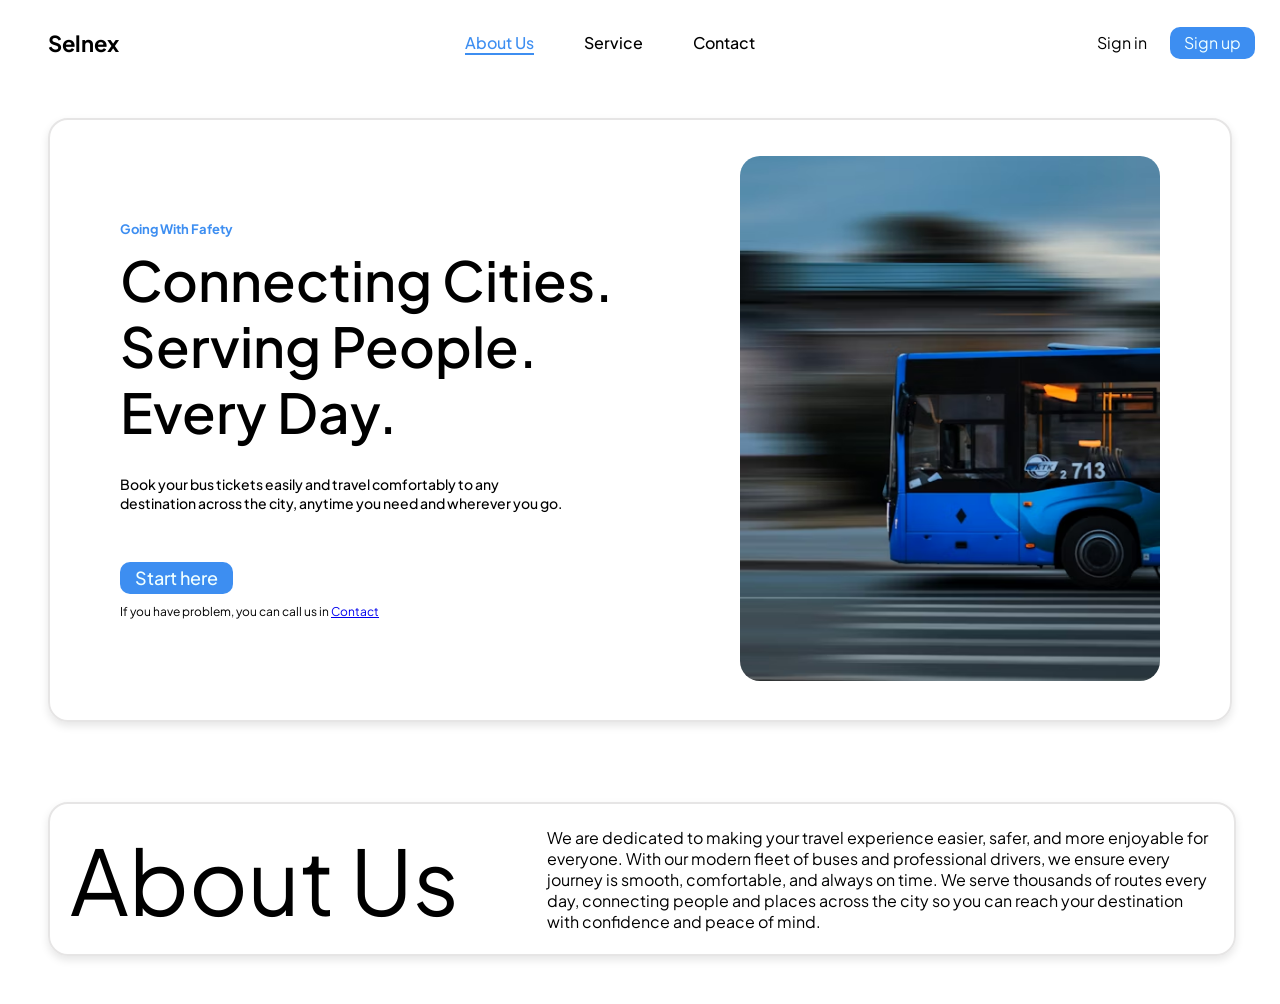
==== index.html @ 4befef72 "Second Commit" ====
<!DOCTYPE html>
<html lang="en">
<head>
    <meta charset="UTF-8">
    <meta name="viewport" content="width=device-width, initial-scale=1.0">
    <title>Tugas 2 PemWeb</title>
    <link rel="stylesheet" href="styles.css">
</head>
<body>
    <nav>
        <div class="logo">
            Selnex
        </div>
        
        <div class="nav">
            <a href="#">About Us</a>
            <a href="#">Service</a>
            <a href="#">Contact</a>
        </div>

        <div class="cta">
            <a id="sign_in" href="#">Sign in</a>
            <a id="sign_up" href="#">Sign up</a>
        </div>
    </nav>

    <section class="hero">
        <div class="container">
            <div class="left">
                <div class="atas">
                    <span class="desc_1">Going With Fafety</span>
                    <div class="title">Connecting Cities. Serving People. Every Day.</div>
                    <span class="desc_2">Book your bus tickets easily and travel comfortably to any destination across the city, anytime you need and wherever you go.</span>
                </div>

                <div class="bawah">
                    <a class="cta_start" href="#">Start here</a>
                    <span>If you have problem, you can call us in  <a href="#">Contact</a></span>
                </div>
                
            </div>
    
            <div class="right">
                <img src="image.png" alt="Mobil bus melaju">
            </div>
        </div>
    </section>

    <section class="description">
        <div class="container">
            <div class="left">
                About Us
            </div>
            <div class="right">
                <span>We are dedicated to making your travel experience easier, safer, and more enjoyable for everyone. With our modern fleet of buses and professional drivers, we ensure every journey is smooth, comfortable, and always on time. We serve thousands of routes every day, connecting people and places across the city so you can reach your destination with confidence and peace of mind.</span>    
            </div>
        </div>
                
    </section>
</body>
</html>
---- styles.css ----
@import url('https://fonts.googleapis.com/css2?family=Plus+Jakarta+Sans:ital,wght@0,200..800;1,200..800&display=swap');

* {
    font-family: "Plus Jakarta Sans", sans-serif;
}

nav{
    display: flex;
    justify-content: space-between;
    align-items: center;
    height: 70px;
}

nav .logo{
    width: 150px;
    display: flex;
    justify-content: center;
    align-items: center;
    font-size: 22px;
    font-weight: 700;
}

nav .nav{
    display: flex;
    gap: 50px;
    text-decoration: none;
    padding: 10px;
}

nav .nav a{
    text-decoration: none;
    color: black;
    font-size: 16px;
    font-weight: 500;
}

nav .nav :first-child{
    color: #3d8ef1;
    text-decoration: none;
    border-bottom: 2px solid #3d8ef1;
}

nav .cta{
    display: flex;
    justify-content: center;
    align-items: center;
    width: 190px;
    padding: 10px;
    display: flex;
    gap: 5px;
}

nav .cta #sign_in{
    text-decoration: none;
    display: flex;
    justify-content: center;
    align-items: center;
    color: black;
    width: 85px;
    height: 32px;
    line-height: 1;
    border-radius: 990px;
}

nav .cta #sign_up{
    text-decoration: none;
    display: flex;
    justify-content: center;
    align-items: center;
    background-color: #3d8ef1;
    color: azure;
    width: 85px;
    height: 32px;
    line-height: 1;
    border-radius: 10px;
}

.hero{
    padding: 2.5em;
}

.hero .container{
    border: 2px solid #e6e5e5;
    box-shadow: 0 4px 8px rgba(0, 0, 0, 0.1);
    /* background-color: #f0f2f5; */
    border-radius: 20px;
    display: flex;
    justify-content: space-between;
    align-items: center;
    height: 600px;
}

.hero .container .left{
    display: flex;
    flex-direction: column;
    padding: 50px;
    gap: 50px;
    margin-left: 20px;
    
}

.hero .container .left .atas{
    display: flex;
    flex-direction: column;
    gap: 10px;
    
}

.hero .container .left .bawah{
    display: flex;
    flex-direction: column;
    gap: 10px;
}

.cta_start{
    display: flex;
    justify-content: center;
    align-items: center;
    font-size: 18px;
    font-weight: 500;
    text-decoration: none;
    background-color: #3d8ef1;
    color: azure;
    width: 113px;
    height: 32px;
    border-radius: 10px;
}

.hero .container .left .bawah span{
    font-size: 12px;
}

.hero .container .left .desc_1{
    font-size: 13px;
    font-weight: 700;
    color: #3d8ef1;
    
}

.hero .container .left .title{
    font-size: 55px;
    font-weight: 550;
    margin-bottom: 20px;
    width: 500px;
    line-height: 1.2;
}

.hero .container .left .desc_2{
    font-size: 14px;
    font-weight: 500;
    width: 450px;
    line-height: 1.3;
}

img{
    border-radius: 20px;
    background-color: #60A5FA;
    width: 420px;
    margin-right: 70px;
    
}

.right img{ 
    border-radius: 20px;
}

.description{
    padding: 2.5em;
    
}

.description .container{
    border: 2px solid #e6e5e5;
    border-radius: 20px;
    box-shadow: 0 4px 8px rgba(0, 0, 0, 0.1);
    display: flex;
    justify-content: space-between;
    align-items: center;
    width: 100%;
    height: 150px;
}

.description .left{
    width: 500px;
    font-size: 90px;
    margin-left: 20px;
}

.description .right{
    width: 700px;
    margin-right: 20px;
}
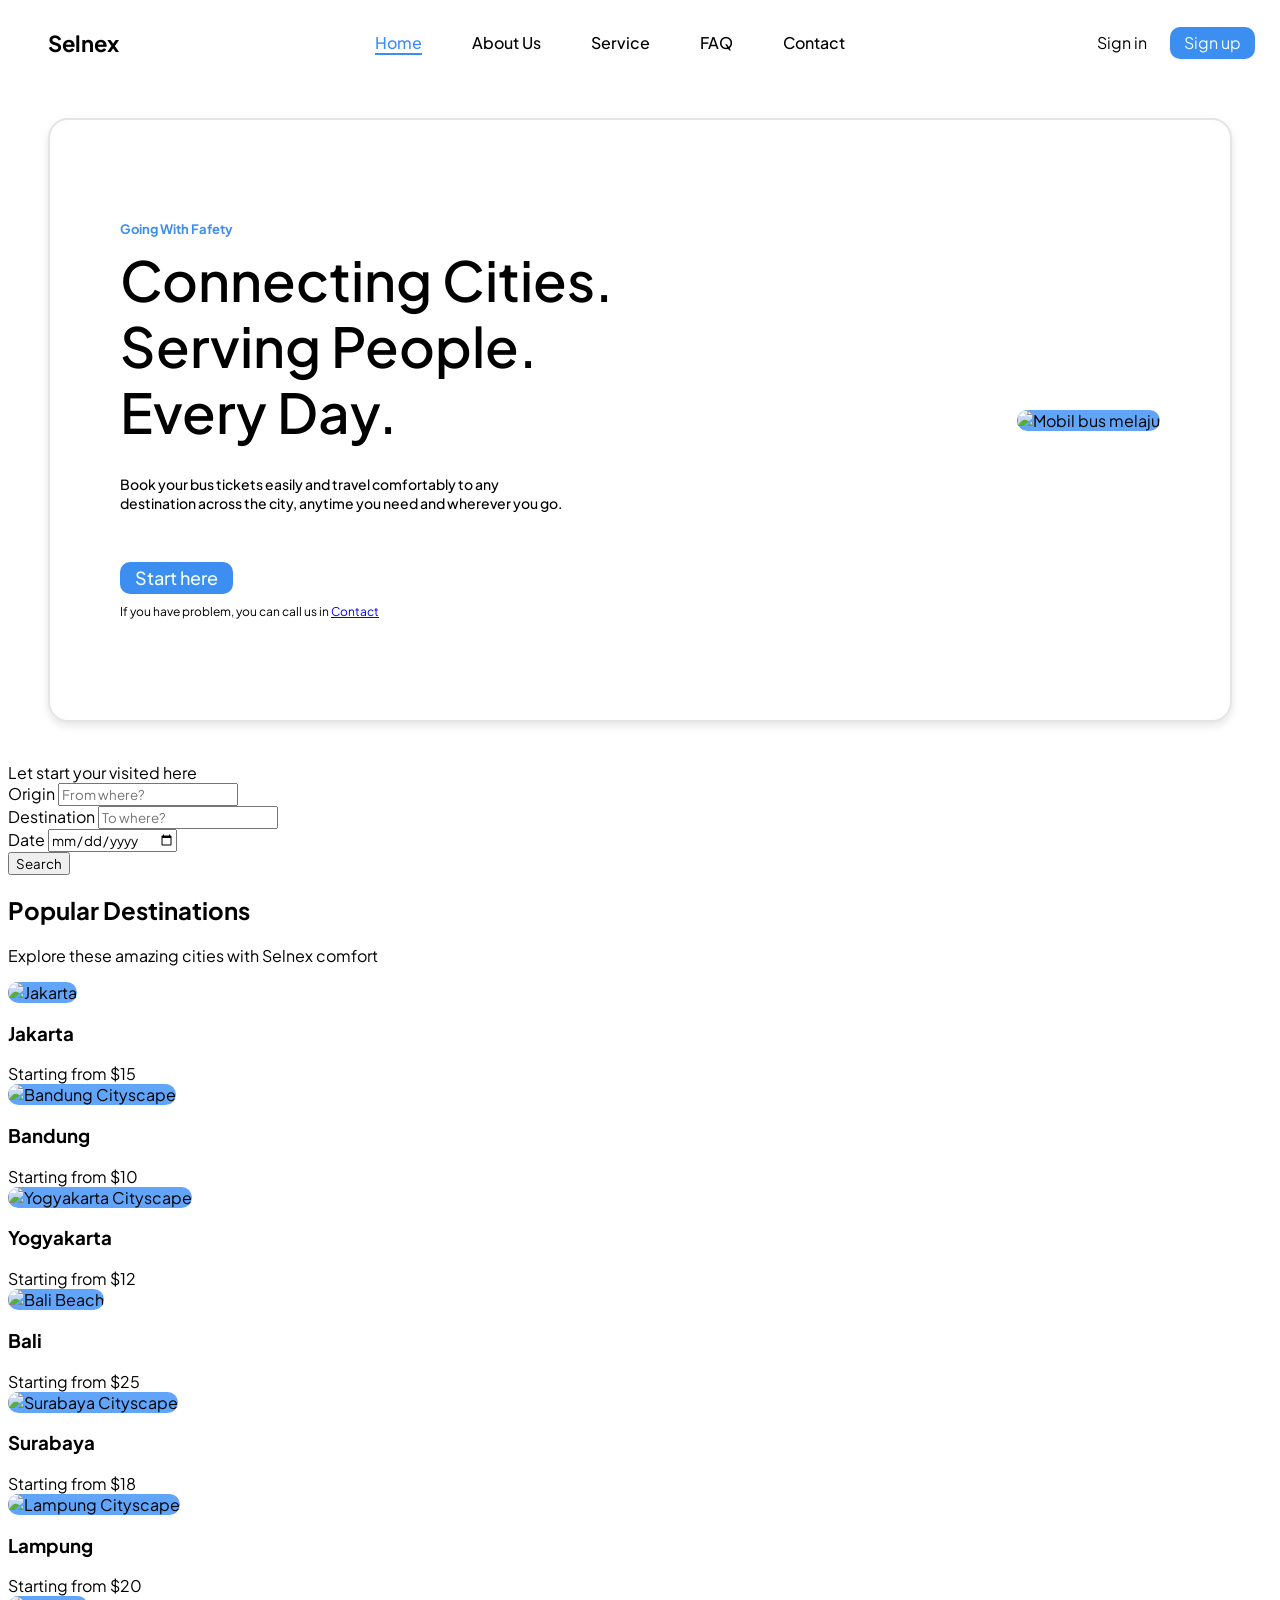
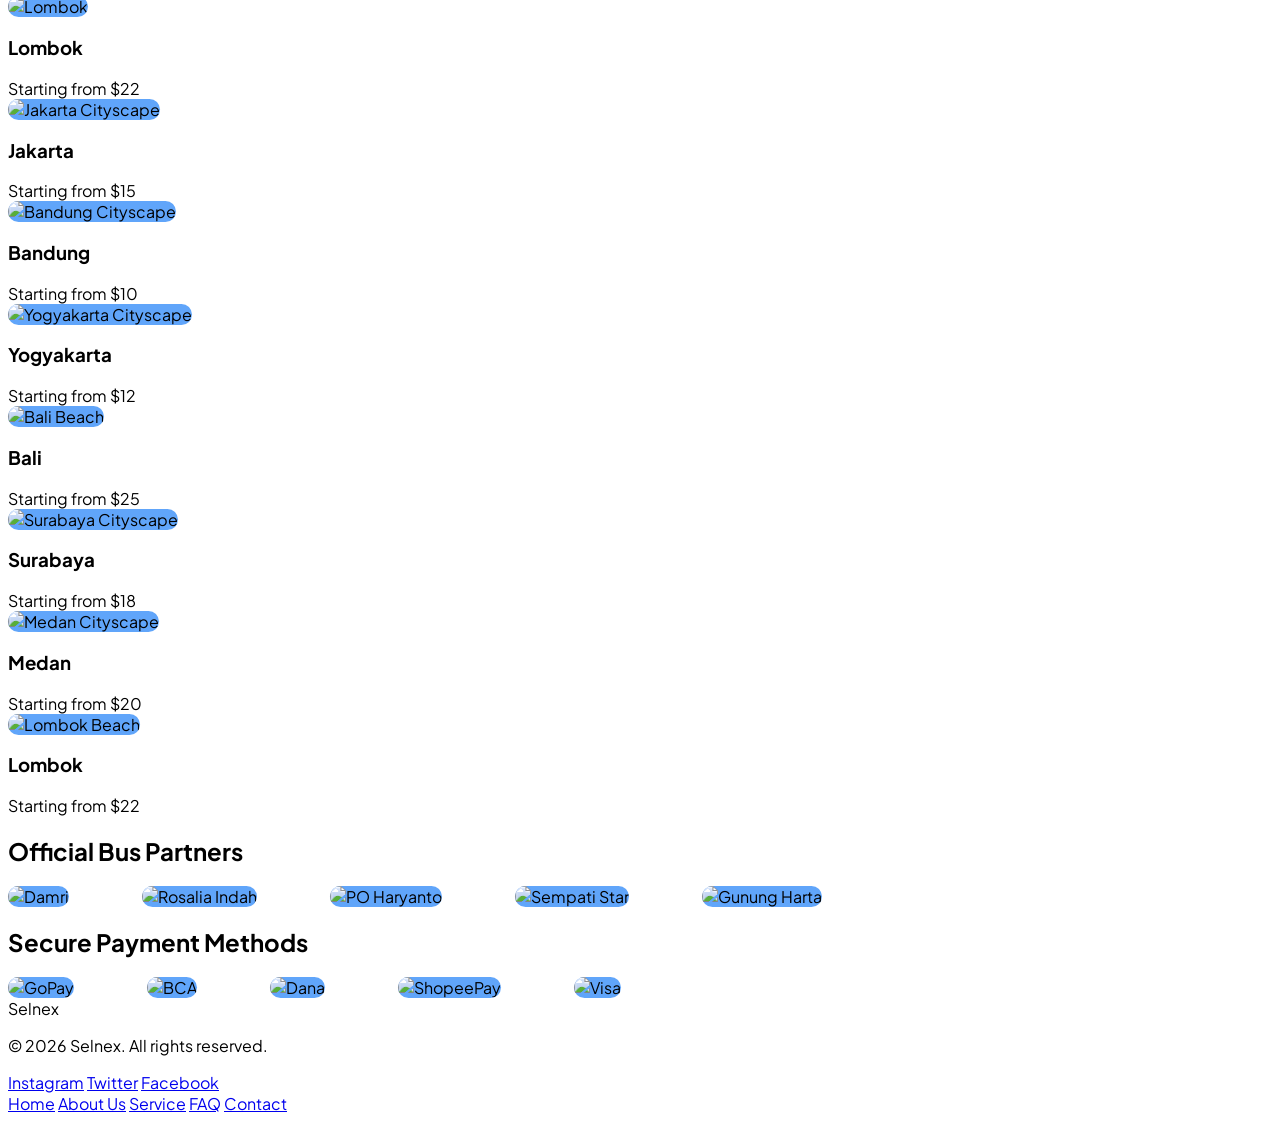
==== commit 11180831: "Design home, blm fix" ====
--- a/index.html
+++ b/index.html
@@ -13,8 +13,10 @@
         </div>
         
         <div class="nav">
+            <a href="#">Home</a>
             <a href="#">About Us</a>
             <a href="#">Service</a>
+            <a href="#">FAQ</a>
             <a href="#">Contact</a>
         </div>
 
@@ -41,21 +43,209 @@
             </div>
     
             <div class="right">
-                <img src="image.png" alt="Mobil bus melaju">
+                <img src="img/image.png" alt="Mobil bus melaju">
             </div>
         </div>
     </section>
 
-    <section class="description">
+    <section class="search-ticket">
+        <div class="container2">
+            <div class="title2">Let start your visited here</div>
+            <form class="search-form">
+                <div class="input-group">
+                    <label>Origin</label>
+                    <input type="text" placeholder="From where?">
+                </div>
+                <div class="input-group">
+                    <label>Destination</label>
+                    <input type="text" placeholder="To where?">
+                </div>
+                <div class="input-group">
+                    <label>Date</label>
+                    <input type="date">
+                </div>
+                <button type="submit" class="btn-search">Search</button>
+            </form>
+        </div>
+    </section>        
+    
+    <section class="destinations">
+            <div class="title3">
+                <h2>Popular Destinations</h2>
+                <p class="sub-title">Explore these amazing cities with Selnex comfort</p>
+            </div>
+            <div class="dest-grid">
+                <div class="marquee-content">
+                    
+                    <div class="dest-card">
+                        <img src="img/jkt.jpg" alt="Jakarta">
+                        <div class="shadow-overlay"></div> 
+                        <div class="dest-info">
+                            <h3>Jakarta</h3>
+                            <span>Starting from $15</span>
+                        </div>
+                    </div>
+        
+                    <div class="dest-card">
+                        <img src="img/bandung.jpg" alt="Bandung Cityscape">
+                        <div class="dest-info">
+                            <h3>Bandung</h3>
+                            <span>Starting from $10</span>
+                        </div>
+                    </div>
+        
+                    <div class="dest-card">
+                        <img src="img/yogya.jpg" alt="Yogyakarta Cityscape">
+                        <div class="dest-info">
+                            <h3>Yogyakarta</h3>
+                            <span>Starting from $12</span>
+                        </div>
+                    </div>
+        
+                    <div class="dest-card">
+                        <img src="https://images.unsplash.com/photo-1537996194471-e657df975ab4?q=80&w=400" alt="Bali Beach">
+                        <div class="dest-info">
+                            <h3>Bali</h3>
+                            <span>Starting from $25</span>
+                        </div>
+                    </div>
+        
+                    <div class="dest-card">
+                        <img src="img/surabaya.jpg" alt="Surabaya Cityscape">
+                        <div class="dest-info">
+                            <h3>Surabaya</h3>
+                            <span>Starting from $18</span>
+                        </div>
+                    </div>
+        
+                    <div class="dest-card">
+                        <img src="img/lampung.jpg" alt="Lampung Cityscape">
+                        <div class="dest-info">
+                            <h3>Lampung</h3>
+                            <span>Starting from $20</span>
+                        </div>
+                    </div>
+        
+                    <div class="dest-card">
+                        <img src="img/lombok.jpg" alt="Lombok ">
+                        <div class="dest-info">
+                            <h3>Lombok</h3>
+                            <span>Starting from $22</span>
+                        </div>
+                    </div>
+        
+        
+                    <div class="dest-card">
+                        <img src="img/jkt.jpg" alt="Jakarta Cityscape">
+                        <div class="dest-info">
+                            <h3>Jakarta</h3>
+                            <span>Starting from $15</span>
+                        </div>
+                    </div>
+        
+                    <div class="dest-card">
+                        <img src="img/bandung.jpg" alt="Bandung Cityscape">
+                        <div class="dest-info">
+                            <h3>Bandung</h3>
+                            <span>Starting from $10</span>
+                        </div>
+                    </div>
+        
+                    <div class="dest-card">
+                        <img src="img/yogya.jpg" alt="Yogyakarta Cityscape">
+                        <div class="dest-info">
+                            <h3>Yogyakarta</h3>
+                            <span>Starting from $12</span>
+                        </div>
+                    </div>
+        
+                    <div class="dest-card">
+                        <img src="https://images.unsplash.com/photo-1537996194471-e657df975ab4?q=80&w=400" alt="Bali Beach">
+                        <div class="dest-info">
+                            <h3>Bali</h3>
+                            <span>Starting from $25</span>
+                        </div>
+                    </div>
+        
+                    <div class="dest-card">
+                        <img src="img/surabaya.jpg" alt="Surabaya Cityscape">
+                        <div class="dest-info">
+                            <h3>Surabaya</h3>
+                            <span>Starting from $18</span>
+                        </div>
+                    </div>
+        
+                    <div class="dest-card">
+                        <img src="https://images.unsplash.com/photo-1588668214407-6ed949a21e7d?q=80&w=400" alt="Medan Cityscape">
+                        <div class="dest-info">
+                            <h3>Medan</h3>
+                            <span>Starting from $20</span>
+                        </div>
+                    </div>
+        
+                    <div class="dest-card">
+                        <img src="https://images.unsplash.com/photo-1516684732162-798a0062be99?q=80&w=400" alt="Lombok Beach">
+                        <div class="dest-info">
+                            <h3>Lombok</h3>
+                            <span>Starting from $22</span>
+                        </div>
+                    </div>
+        
+                </div>
+            </div>
+    </section>  
+
+    <section class="partners">
         <div class="container">
-            <div class="left">
-                About Us
-            </div>
-            <div class="right">
-                <span>We are dedicated to making your travel experience easier, safer, and more enjoyable for everyone. With our modern fleet of buses and professional drivers, we ensure every journey is smooth, comfortable, and always on time. We serve thousands of routes every day, connecting people and places across the city so you can reach your destination with confidence and peace of mind.</span>    
-            </div>
-        </div>
-                
+            <div class="partner-group">
+                <h2 class="partner-title">Official Bus Partners</h2>
+                <div class="logo-wrapper">
+                    <img src="img/LogoDamri (1).png" alt="Damri">
+                    <img src="img/LogoRosalia.png" alt="Rosalia Indah">
+                    <img src="img/LogoH.png" alt="PO Haryanto">
+                    <img src="img/LogoSimpatistar.png" alt="Sempati Star">
+                    <img src="img/LogoGunung.png" alt="Gunung Harta">
+                </div>
+            </div>
+    
+            <div class="partner-group">
+                <h2 class="partner-title">Secure Payment Methods</h2>
+                <div class="logo-wrapper payment-logos">
+                    <img src="img/gopay.png" alt="GoPay">
+                    <img src="img/bca.png" alt="BCA">
+                    <img src="img/dana.png" alt="Dana">
+                    <img src="img/spay.png" alt="ShopeePay">
+                    <img src="img/visa.png" alt="Visa">
+                </div>
+            </div>
+        </div>
     </section>
+
+    <footer>
+        <div class="container">
+            <div class="footer-content">
+                <div class="footer-left">
+                    <div class="footer-logo">Selnex</div>
+                    <p>&copy; 2026 Selnex. All rights reserved.</p>
+                    <div class="social-links">
+                        <a href="#">Instagram</a>
+                        <a href="#">Twitter</a>
+                        <a href="#">Facebook</a>
+                    </div>
+                </div>
+    
+                <div class="footer-right">
+                    <div class="footer-nav">
+                        <a href="#">Home</a>
+                        <a href="#">About Us</a>
+                        <a href="#">Service</a>
+                        <a href="#">FAQ</a>
+                        <a href="#">Contact</a>
+                    </div>
+                </div>
+            </div>
+        </div>
+    </footer>
+
 </body>
 </html>
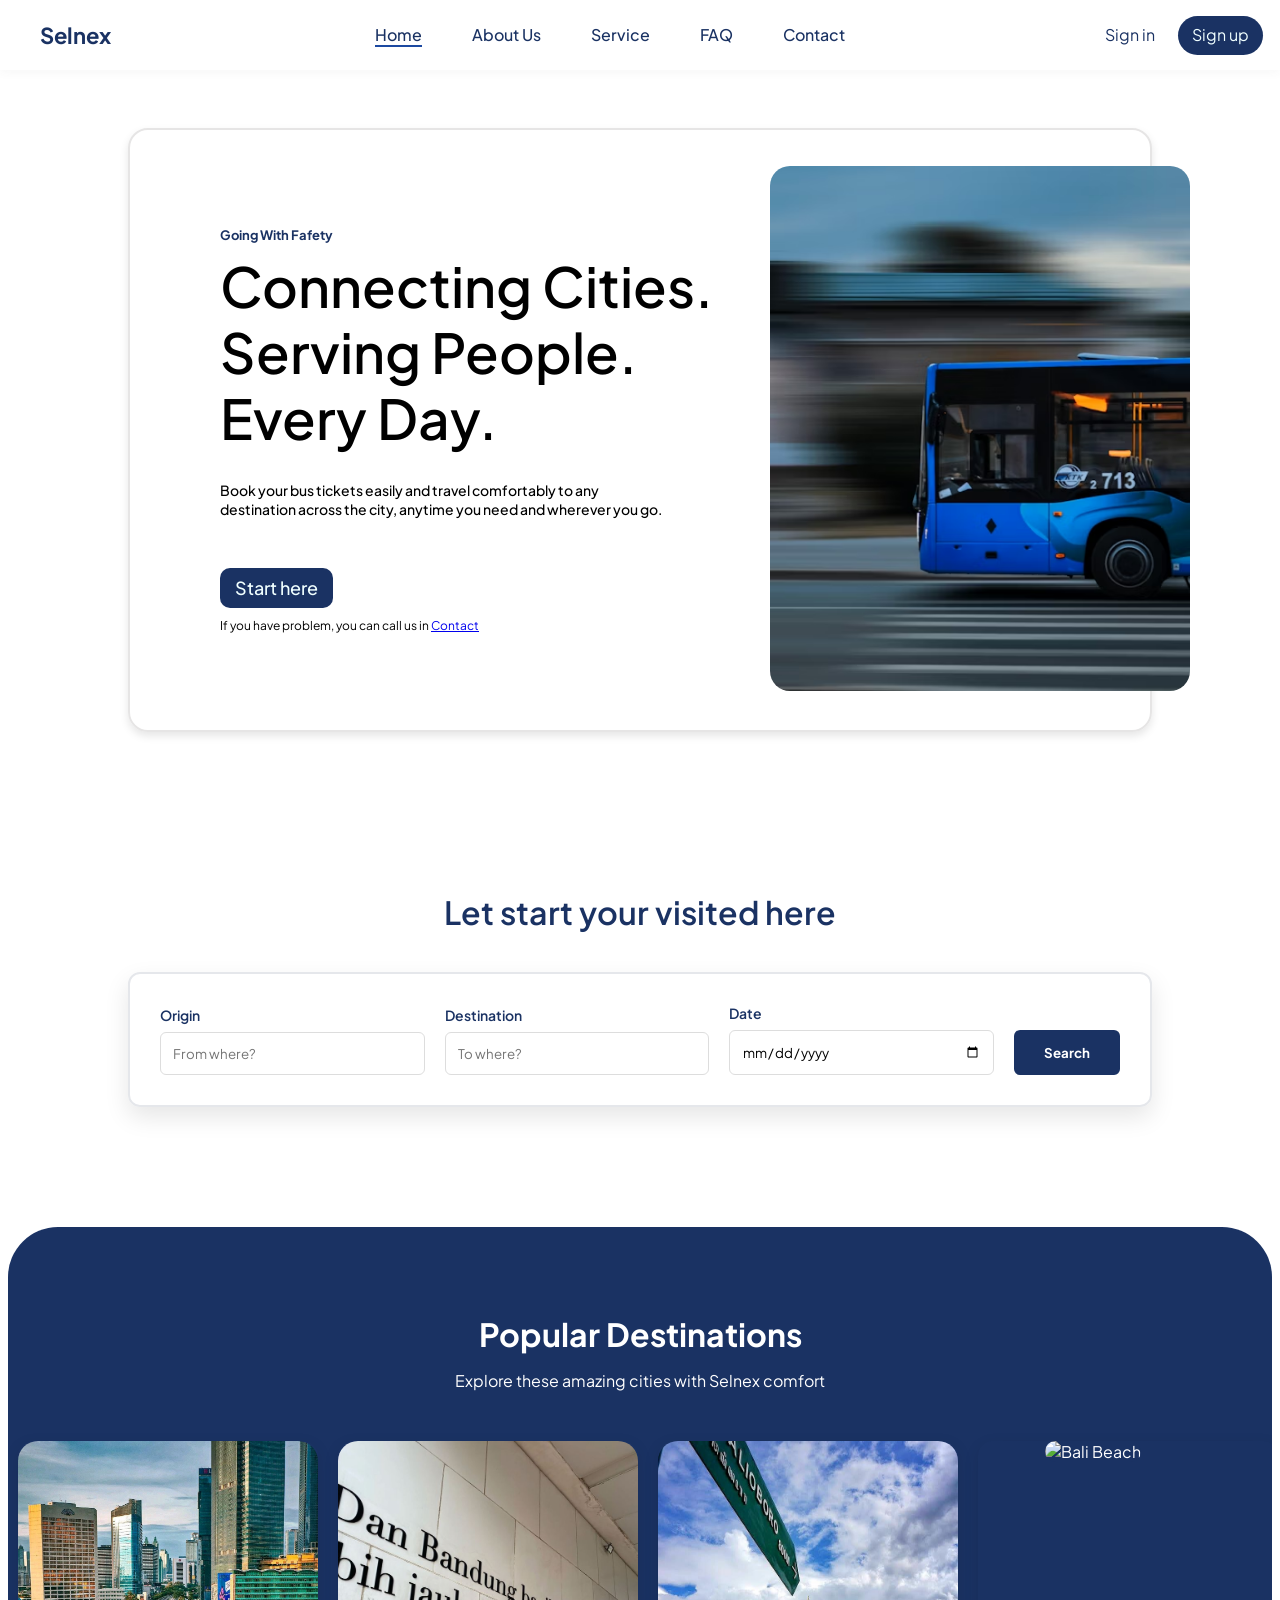
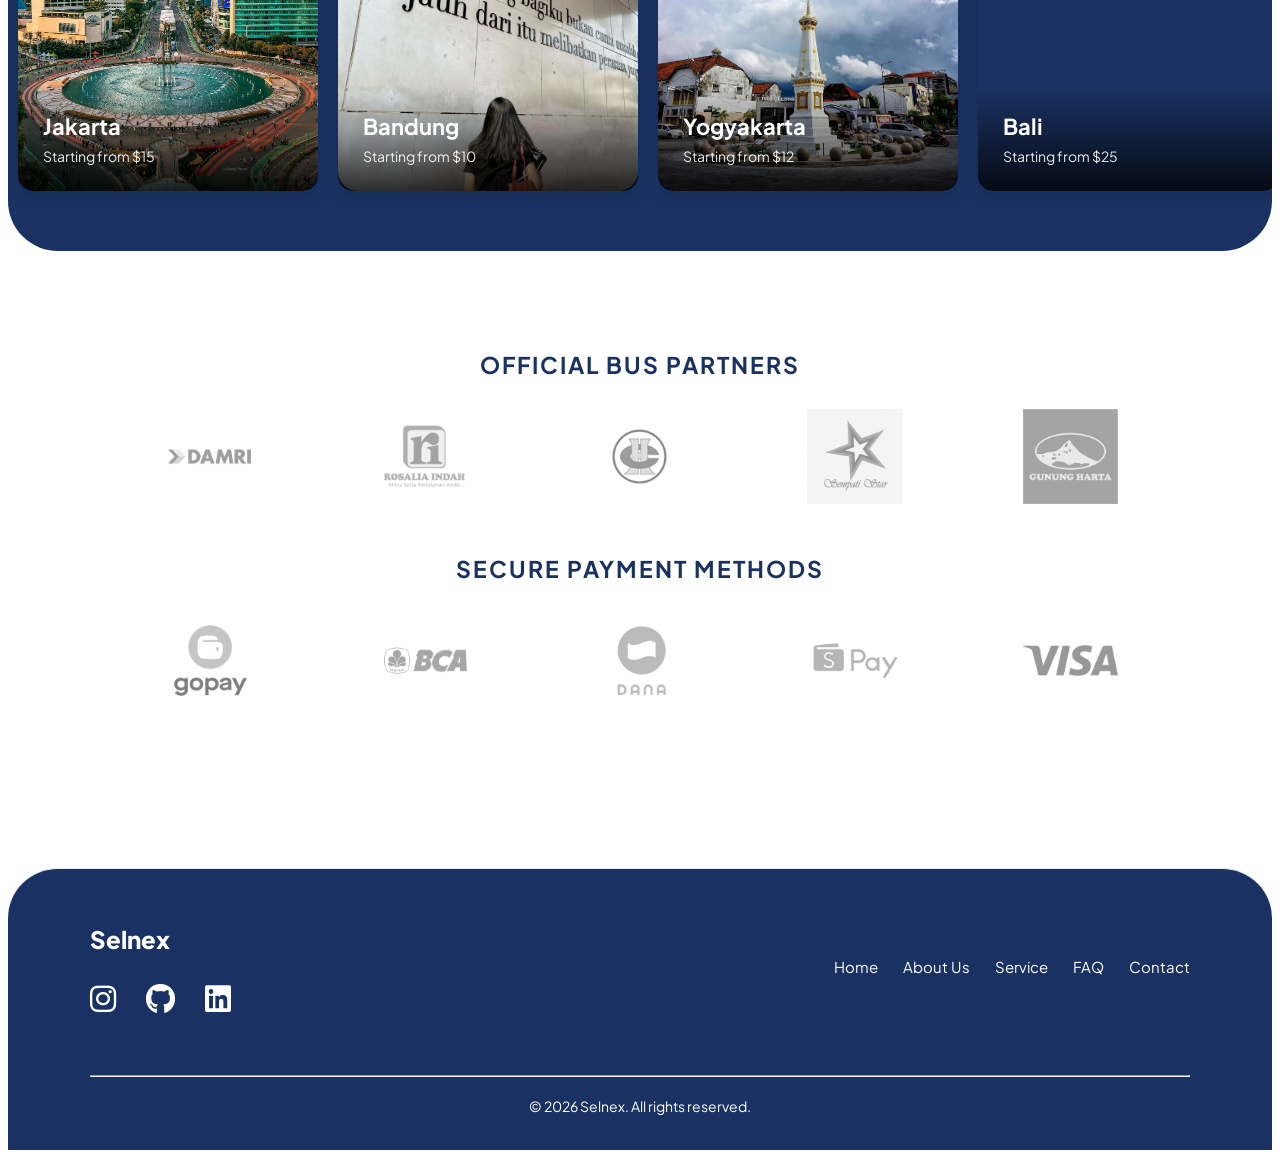
==== commit 4fc12277: "Kumpul UTP Pemweb" ====
--- a/index.html
+++ b/index.html
@@ -2,6 +2,8 @@
 <html lang="en">
 <head>
     <meta charset="UTF-8">
+    <link rel="stylesheet" href="https://cdnjs.cloudflare.com/ajax/libs/font-awesome/6.5.0/css/all.min.css">    
+
     <meta name="viewport" content="width=device-width, initial-scale=1.0">
     <title>Tugas 2 PemWeb</title>
     <link rel="stylesheet" href="styles.css">
@@ -13,11 +15,11 @@
         </div>
         
         <div class="nav">
-            <a href="#">Home</a>
-            <a href="#">About Us</a>
-            <a href="#">Service</a>
-            <a href="#">FAQ</a>
-            <a href="#">Contact</a>
+            <a href="index.html">Home</a>
+            <a href="about_us.html">About Us</a>
+            <a href="service.html">Service</a>
+            <a href="FAQ.html">FAQ</a>
+            <a href="contact.html">Contact</a>
         </div>
 
         <div class="cta">
@@ -226,23 +228,34 @@
             <div class="footer-content">
                 <div class="footer-left">
                     <div class="footer-logo">Selnex</div>
-                    <p>&copy; 2026 Selnex. All rights reserved.</p>
                     <div class="social-links">
-                        <a href="#">Instagram</a>
-                        <a href="#">Twitter</a>
-                        <a href="#">Facebook</a>
+                        <a href="https://www.instagram.com/arkn.afr/" target="_blank">
+                            <i class="fa-brands fa-instagram"></i>
+                        </a>
+                        <a href="https://github.com/Arkanafarel" target="_blank">
+                            <i class="fa-brands fa-github"></i>
+                        </a>
+                        <a href="https://www.linkedin.com/in/arkan-afarel-6b725133b/" target="_blank">
+                            <i class="fa-brands fa-linkedin"></i>
+                        </a>
                     </div>
                 </div>
     
                 <div class="footer-right">
                     <div class="footer-nav">
-                        <a href="#">Home</a>
-                        <a href="#">About Us</a>
-                        <a href="#">Service</a>
-                        <a href="#">FAQ</a>
-                        <a href="#">Contact</a>
-                    </div>
-                </div>
+                        <a href="index.html">Home</a>
+                        <a href="about_us.html">About Us</a>
+                        <a href="service.html">Service</a>
+                        <a href="FAQ.html">FAQ</a>
+                        <a href="contact.html">Contact</a>
+                    </div>
+                </div>
+            </div>
+    
+            <hr>
+    
+            <div class="copyright">
+                <p>&copy; 2026 Selnex. All rights reserved.</p>
             </div>
         </div>
     </footer>
--- a/styles.css
+++ b/styles.css
@@ -9,9 +9,19 @@
     justify-content: space-between;
     align-items: center;
     height: 70px;
+
+    position: fixed;
+    top: 0;
+    left: 0;
+    width: 100%; 
+    background-color: white;
+    z-index: 1000; 
+    box-shadow: 0 2px 10px rgba(80, 79, 79, 0.05); 
+
 }
 
 nav .logo{
+    color: #1A3263;
     width: 150px;
     display: flex;
     justify-content: center;
@@ -29,15 +39,15 @@
 
 nav .nav a{
     text-decoration: none;
-    color: black;
+    color: #1A3263;
     font-size: 16px;
     font-weight: 500;
 }
 
 nav .nav :first-child{
-    color: #3d8ef1;
-    text-decoration: none;
-    border-bottom: 2px solid #3d8ef1;
+    color: #1A3263;
+    text-decoration: none;
+    border-bottom: 2px solid #1c49a1;
 }
 
 nav .cta{
@@ -55,7 +65,7 @@
     display: flex;
     justify-content: center;
     align-items: center;
-    color: black;
+    color: #1A3263;
     width: 85px;
     height: 32px;
     line-height: 1;
@@ -67,16 +77,19 @@
     display: flex;
     justify-content: center;
     align-items: center;
-    background-color: #3d8ef1;
+    background-color: #1A3263;
+    
     color: azure;
     width: 85px;
-    height: 32px;
+    height: 39px;
     line-height: 1;
-    border-radius: 10px;
-}
-
+    border-radius: 100px;
+}
+
+
+/* Hero Banner Style */
 .hero{
-    padding: 2.5em;
+    padding: 7.5em;
 }
 
 .hero .container{
@@ -119,10 +132,10 @@
     font-size: 18px;
     font-weight: 500;
     text-decoration: none;
-    background-color: #3d8ef1;
+    background-color: #1A3263;
     color: azure;
     width: 113px;
-    height: 32px;
+    height: 40px;
     border-radius: 10px;
 }
 
@@ -133,7 +146,7 @@
 .hero .container .left .desc_1{
     font-size: 13px;
     font-weight: 700;
-    color: #3d8ef1;
+    color: #1A3263;
     
 }
 
@@ -154,7 +167,7 @@
 
 img{
     border-radius: 20px;
-    background-color: #60A5FA;
+    background-color: #1A3263;
     width: 420px;
     margin-right: 70px;
     
@@ -164,29 +177,330 @@
     border-radius: 20px;
 }
 
-.description{
+/* Form Destination Style */
+
+.search-ticket{
     padding: 2.5em;
+}
+
+.container2 {
+    padding: 0 80px;
+}
+
+.title2{
+    font-size: 32px;
+    font-weight: 600;
+    color: #1A3263;
+    text-align: center;
+    margin-bottom: 40px;
+}
+
+.search-ticket {
+    position: relative;
+    z-index: 10;
+}
+
+.search-form {
+    padding: 30px;
+    border-radius: 12px;
+    border: 2px solid #e5e7eb;
+    box-shadow: 0 10px 25px rgba(0, 0, 0, 0.1);
+    display: flex;
+    justify-content: space-between;
+    align-items: flex-end;
+    gap: 20px;
+    flex-wrap: wrap; 
+}
+
+.input-group {
+    flex: 1;
+    min-width: 200px;
+    display: flex;
+    flex-direction: column;
+    gap: 8px;
+}
+
+.input-group label {
+    font-weight: 600;
+    color: #1A3263;
+    font-size: 14px;
+}
+
+.input-group input {
+    padding: 12px;
+    border: 1px solid #ddd;
+    border-radius: 6px;
+    outline: none;
+    transition: 0.3s;
+}
+
+.input-group input:focus {
+    border-color: #1A3263;
+}
+
+.btn-search {
+    background-color: #1A3263;
+    color: white;
+    padding: 12px 30px;
+    border: none;
+    border-radius: 6px;
+    font-weight: bold;
+    cursor: pointer;
+    transition: 0.3s;
+    height: 45px; 
+}
+
+.btn-search:hover {
+    background-color: #1A3263;
+    transform: translateY(-2px);
+}
+
+
+/* Destinations Style */
+.destinations {
+    margin-top: 80px;
+    width: 100%;
+    overflow: hidden; 
+    padding: 60px 0;
+    text-align: center;
+    background-color: #1A3263;
+    color: white;
+    border-radius: 50px;
+}
+
+
+.destinations .title3 h2 {
+    font-size: 32px;
+    margin-bottom: 15px;
+    color: white;
+}
+
+.destinations .title3 .sub-title{
+    font-size: 16px;
+    font-weight: 400;
+    margin-bottom: 50px;
+}
+
+.dest-grid {
+    display: flex;
+    width: max-content;
+    position: relative;
+}
+
+.marquee-content {
+    display: flex;
+    gap: 20px; 
+    padding: 0 10px;
+    animation: scroll 40s linear infinite; 
+}
+
+.dest-grid:hover .marquee-content {
+    animation-play-state: paused;
+}
+
+.dest-card {
+    flex: 0 0 300px;
+    height: 350px;
+    position: relative;
+    border-radius: 15px;
+    overflow: hidden; 
+    cursor: pointer;
+    box-shadow: 0 5px 15px rgba(0,0,0,0.1);
+    transition: 0.3s;
+}
+
+.dest-card img {
+    width: 100%;
+    height: 100%;
+    object-fit: cover; 
+    transition: 0.5s;
+}
+
+.dest-card:hover img {
+    transform: scale(1.1);
+}
+
+.dest-info {
+    position: absolute;
+    bottom: 0;
+    left: 0;
+    right: 0;
+    padding: 25px;
+    background: linear-gradient(to top, rgba(0,0,0,0.8), transparent); 
+    color: white;
+    text-align: left;
+}
+
+.dest-info h3 {
+    margin: 0 0 5px 0;
+    font-size: 22px;
+    font-weight: 700;
+}
+
+.dest-info span {
+    font-size: 14px;
+    opacity: 0.9;
+}
+
+/* Animasi Scroll */
+@keyframes scroll {
+    0% {
+        transform: translateX(0); /* Posisi awal di paling kanan */
+    }
+    100% {
+        /* Geser ke kiri sejauh setengah dari total panjang marquee-content */
+        /* Karena kita duplikat konten, -50% itu titik reset yang mulus */
+        transform: translateX(-50%); 
+    }
+}
+
+
+/* Partner Style */
+.partners {
+    padding: 80px 0;
+    background-color: #ffffff;
+}
+
+.partner-group {
+    margin-bottom: 50px;
+}
+
+.partner-group:last-child {
+    margin-bottom: 0;
+}
+
+.partner-title {
+    font-size: 23px;
+    color: #1A3263; 
+    text-align: center;
+    text-transform: uppercase;
+    letter-spacing: 2px;
+    margin-bottom: 30px;
+}
+
+.logo-wrapper {
+    display: flex;
+    justify-content: center;
+    align-items: center;
+    flex-wrap: wrap;
+    gap: 120px; 
+}
+
+.logo-wrapper img {
+    background-color: transparent !important; 
+    border-radius: 0 !important;
+    margin: 0 !important; 
+    box-shadow: none !important;
+
+    height: 95px; 
+    width: auto !important; 
     
-}
-
-.description .container{
-    border: 2px solid #e6e5e5;
-    border-radius: 20px;
-    box-shadow: 0 4px 8px rgba(0, 0, 0, 0.1);
+    filter: grayscale(100%);
+    opacity: 0.5;
+    transition: all 0.4s ease;
+    cursor: pointer;
+}
+
+.payment-logos img {
+    height: 95px !important; 
+}
+
+.logo-wrapper img:hover {
+    filter: grayscale(0%);
+    opacity: 1;
+    transform: scale(1.1);
+}
+
+/* Footer Style */
+footer {
+    background-color: #1A3263;
+    color: white;
+    width: 100%; 
+    padding: 35px 0;
+    border-top: 1px solid #e2e8f0;
+    margin-top: 80px;
+    border-radius: 50px 50px 0px 0px;
+}
+
+.container {
+    max-width: 1100px; 
+    margin: 0 auto;
+    padding: 0 20px;
+}
+
+.footer-content {
     display: flex;
     justify-content: space-between;
-    align-items: center;
+    align-items: flex-start;
+    padding: 0 0 50px;
+}
+
+.footer-left{
+    display: flex;
+    flex-direction: column;
+    padding: 0px;
+    gap: 10px;
+    margin-top: 20px;
+}
+
+.footer-left .footer-logo {
+    font-size: 24px;
+    font-weight: 800;
+    margin-bottom: 15px;
+}
+
+.footer-left p {
+    font-size: 14px;
+    margin-bottom: 20px;
+}
+
+.social-links {
+    display: flex;
+    gap: 30px;
+}
+
+.social-links a {
+    color: white;
+    text-decoration: none;
+    font-size: 30px;
+    font-weight: 400;
+    transition: 0.3s;
+}
+
+.social-links a:hover {
+    color: rgb(84, 119, 146);
+}
+
+.footer-nav {
+    display: flex;
+    align-items: center;
+    gap: 25px;
+    text-align: right;
+    margin-top: 53px;
+}
+
+.footer-nav a {
+    color: white;
+    text-decoration: none;
+    font-size: 15px;
+    transition: 0.3s;
+}
+
+.footer-nav a:hover {
+    color: rgb(84, 119, 146);
+}
+
+hr {
+    margin-bottom: 20px;
+}
+
+.copyright {
+    text-align: center;
     width: 100%;
-    height: 150px;
-}
-
-.description .left{
-    width: 500px;
-    font-size: 90px;
-    margin-left: 20px;
-}
-
-.description .right{
-    width: 700px;
-    margin-right: 20px;
-}+}
+
+.copyright p {
+    font-size: 14px;
+    margin: 0; 
+}
+
